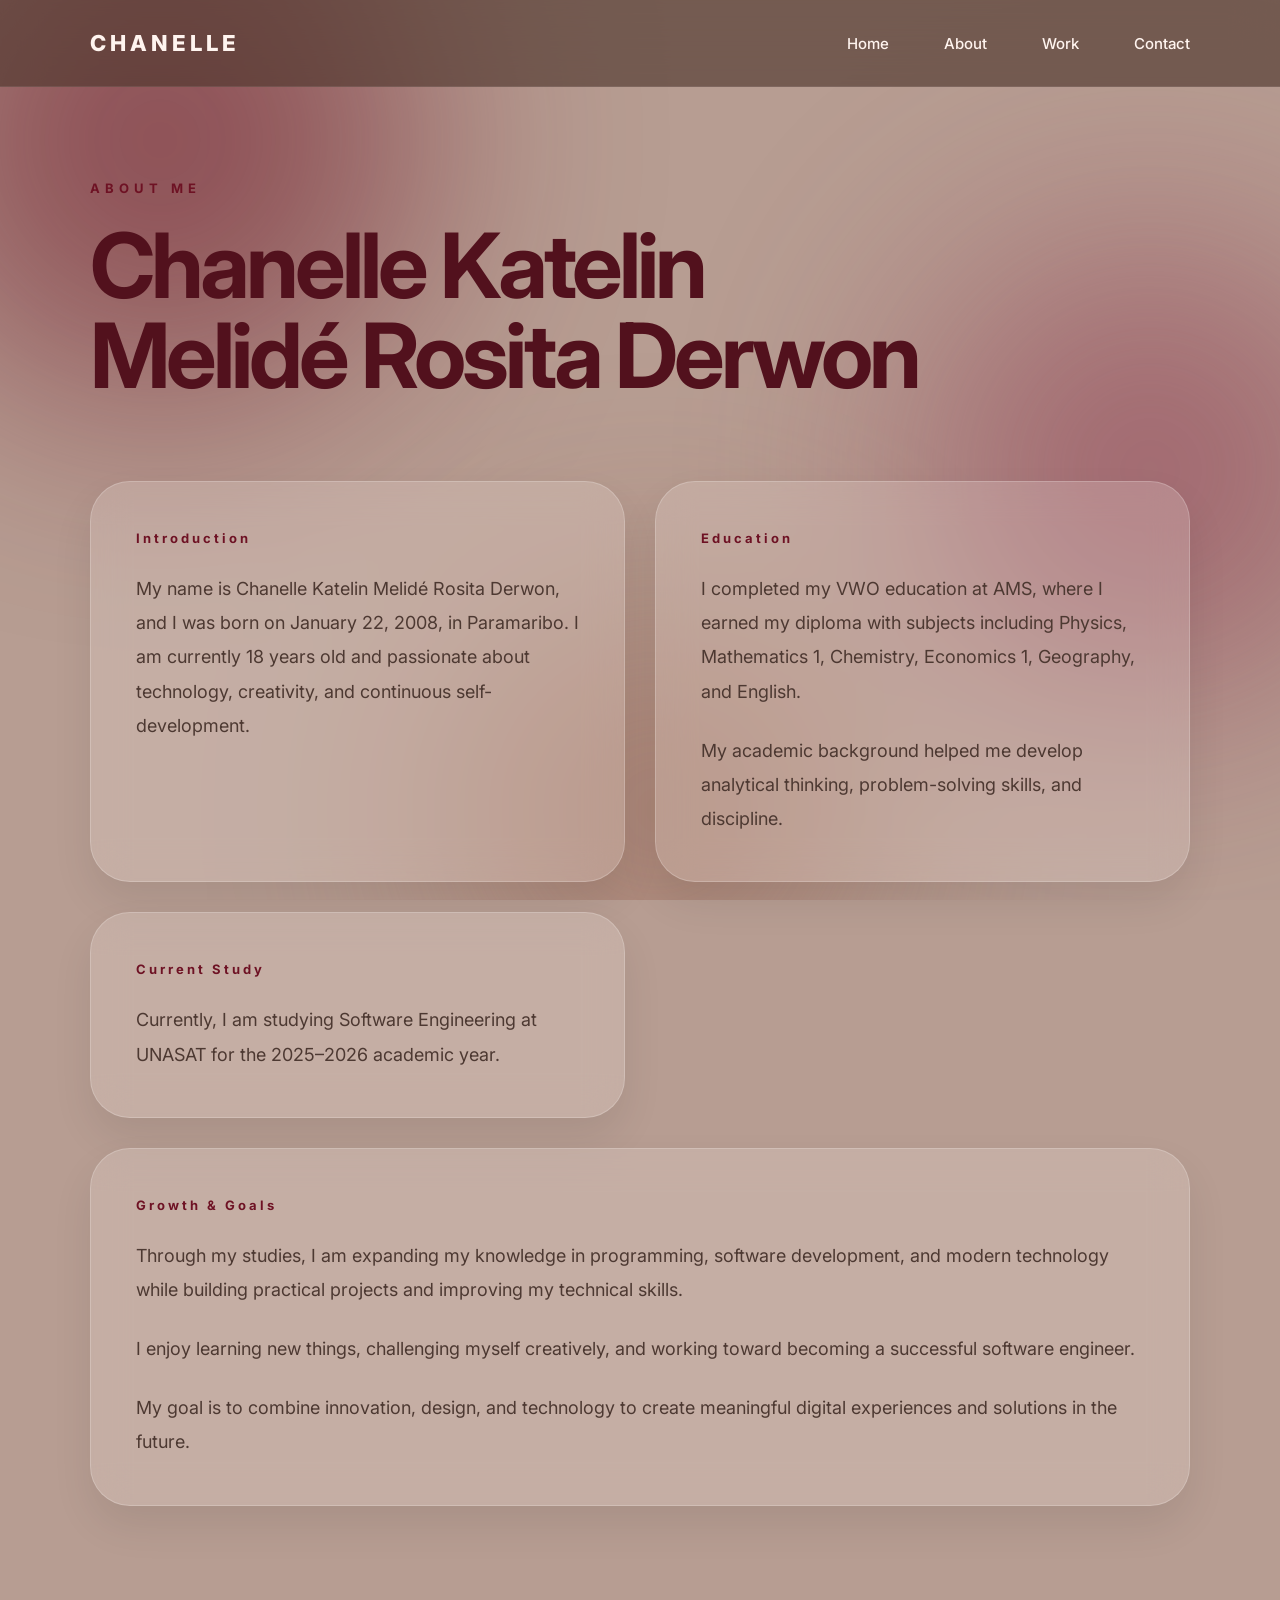
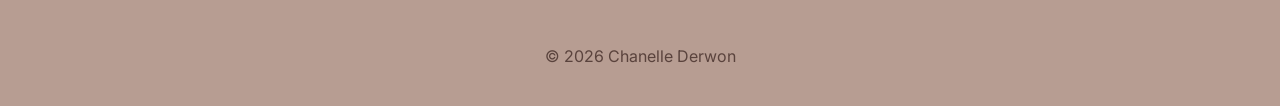
==== about.html @ 726728f3 "First portfolio upload" ====
<!DOCTYPE html>
<html lang="en">
<head>
    <meta charset="UTF-8">
    <meta name="viewport" content="width=device-width, initial-scale=1.0">

    <title>About | Chanelle Derwon</title>

    <link rel="stylesheet" href="about.css">

    <link href="https://fonts.googleapis.com/css2?family=Inter:wght@300;400;500;600;700;800&display=swap" rel="stylesheet">
</head>
<body>

    <!-- ANIMATED BACKGROUND -->
    <div class="animated-bg">

        <div class="gradient-sphere sphere1"></div>
        <div class="gradient-sphere sphere2"></div>
        <div class="gradient-sphere sphere3"></div>

    </div>


    <!-- NAVBAR -->
    <header>

        <div class="logo">
            CHANELLE
        </div>

        <nav>

            <ul>

                <li><a href="index.html">Home</a></li>
                <li><a href="about.html">About</a></li>
                <li><a href="index.html#projects">Work</a></li>
                <li><a href="#">Contact</a></li>

            </ul>

        </nav>

    </header>


    <!-- ABOUT HERO -->
    <section class="about-hero reveal">

        <p class="about-tag">
            ABOUT ME
        </p>

        <h1>
            Chanelle Katelin <br>
            Melidé Rosita Derwon
        </h1>

    </section>


    <!-- ABOUT GRID -->
    <section class="about-grid">

        <!-- CARD 1 -->
        <div class="about-card reveal">

            <span>Introduction</span>

            <p>
                My name is Chanelle Katelin Melidé Rosita Derwon,
                and I was born on January 22, 2008, in Paramaribo.
                I am currently 18 years old and passionate about
                technology, creativity, and continuous self-development.
            </p>

        </div>


        <!-- CARD 2 -->
        <div class="about-card large-card reveal">

            <span>Education</span>

            <p>
                I completed my VWO education at AMS, where I earned
                my diploma with subjects including Physics,
                Mathematics 1, Chemistry, Economics 1, Geography,
                and English.
            </p>

            <p>
                My academic background helped me develop analytical
                thinking, problem-solving skills, and discipline.
            </p>

        </div>


        <!-- CARD 3 -->
        <div class="about-card reveal">

            <span>Current Study</span>

            <p>
                Currently, I am studying Software Engineering at
                UNASAT for the 2025–2026 academic year.
            </p>

        </div>


        <!-- CARD 4 -->
        <div class="about-card wide-card reveal">

            <span>Growth & Goals</span>

            <p>
                Through my studies, I am expanding my knowledge in
                programming, software development, and modern
                technology while building practical projects and
                improving my technical skills.
            </p>

            <p>
                I enjoy learning new things, challenging myself
                creatively, and working toward becoming a successful
                software engineer.
            </p>

            <p>
                My goal is to combine innovation, design, and
                technology to create meaningful digital experiences
                and solutions in the future.
            </p>

        </div>

    </section>


    <!-- FOOTER -->
    <footer>

        <p>
            © 2026 Chanelle Derwon
        </p>

    </footer>

    <script src="about.js"></script>

</body>
</html>
---- about.css ----
*{
    margin:0;
    padding:0;
    box-sizing:border-box;
}

body{
    font-family:'Inter', sans-serif;
    background:#b79d92;
    color:#2f1f1b;
    overflow-x:hidden;
    position:relative;
}


/* ANIMATED BACKGROUND */
.animated-bg{
    position:fixed;
    inset:0;
    overflow:hidden;
    z-index:-5;
}

.gradient-sphere{
    position:absolute;
    border-radius:50%;
    filter:blur(120px);
    opacity:0.55;
    animation:float 16s ease-in-out infinite;
}

.sphere1{
    width:520px;
    height:520px;

    background:#6b1024;

    top:-120px;
    left:-100px;
}

.sphere2{
    width:460px;
    height:460px;

    background:#8f3a52;

    right:-100px;
    top:240px;
}

.sphere3{
    width:420px;
    height:420px;

    background:#9d6b59;

    bottom:-120px;
    left:35%;
}

@keyframes float{

    0%{
        transform:translate(0px,0px) scale(1);
    }

    25%{
        transform:translate(40px,-50px) scale(1.08);
    }

    50%{
        transform:translate(-30px,40px) scale(0.95);
    }

    75%{
        transform:translate(30px,20px) scale(1.05);
    }

    100%{
        transform:translate(0px,0px) scale(1);
    }
}


/* NAVBAR */
header{
    width:100%;

    display:flex;
    justify-content:space-between;
    align-items:center;

    padding:30px 90px;

    position:fixed;
    top:0;

    z-index:1000;

    backdrop-filter:blur(22px);
    background:rgba(81,56,47,0.65);

    border-bottom:1px solid rgba(255,255,255,0.08);
}

.logo{
    color:#fff4ef;
    font-size:22px;
    font-weight:800;
    letter-spacing:4px;
}

nav ul{
    display:flex;
    gap:55px;
    list-style:none;
}

nav a{
    text-decoration:none;
    color:#fff4ef;

    font-size:15px;
    font-weight:500;
}


/* HERO */
.about-hero{
    padding:180px 90px 80px;
}

.about-tag{
    color:#6e1224;

    letter-spacing:5px;
    font-size:13px;
    font-weight:700;

    margin-bottom:25px;
}

.about-hero h1{
    font-size:90px;
    line-height:1;

    color:#52111d;

    letter-spacing:-4px;
}


/* GRID */
.about-grid{
    padding:0 90px 100px;

    display:grid;
    grid-template-columns:1fr 1fr;
    gap:30px;
}


/* CARDS */
.about-card{
    background:rgba(255,245,240,0.20);

    backdrop-filter:blur(18px);

    border:1px solid rgba(255,255,255,0.2);

    padding:45px;

    border-radius:40px;

    box-shadow:0 20px 40px rgba(0,0,0,0.08);

    transition:0.35s ease;
}

.about-card:hover{
    transform:translateY(-8px);
}

.about-card span{
    color:#6e1224;

    letter-spacing:3px;
    font-size:13px;
    font-weight:700;
}

.about-card p{
    margin-top:25px;

    font-size:18px;
    line-height:1.9;

    color:#4d3932;
}

.large-card{
    min-height:400px;
}

.wide-card{
    grid-column:span 2;
}


/* FOOTER */
footer{
    padding:40px;

    text-align:center;

    color:#5a433d;
}


/* REVEAL EFFECT */
.reveal{
    opacity:0;
    transform:translateY(70px);

    transition:all 1s ease;
}

.reveal.active{
    opacity:1;
    transform:translateY(0);
}


/* RESPONSIVE */
@media(max-width:1000px){

    header{
        padding:25px;
        flex-direction:column;
        gap:20px;
    }

    .about-hero{
        padding:180px 25px 70px;
    }

    .about-hero h1{
        font-size:58px;
    }

    .about-grid{
        padding:0 25px 80px;
        grid-template-columns:1fr;
    }

    .wide-card{
        grid-column:auto;
    }

}
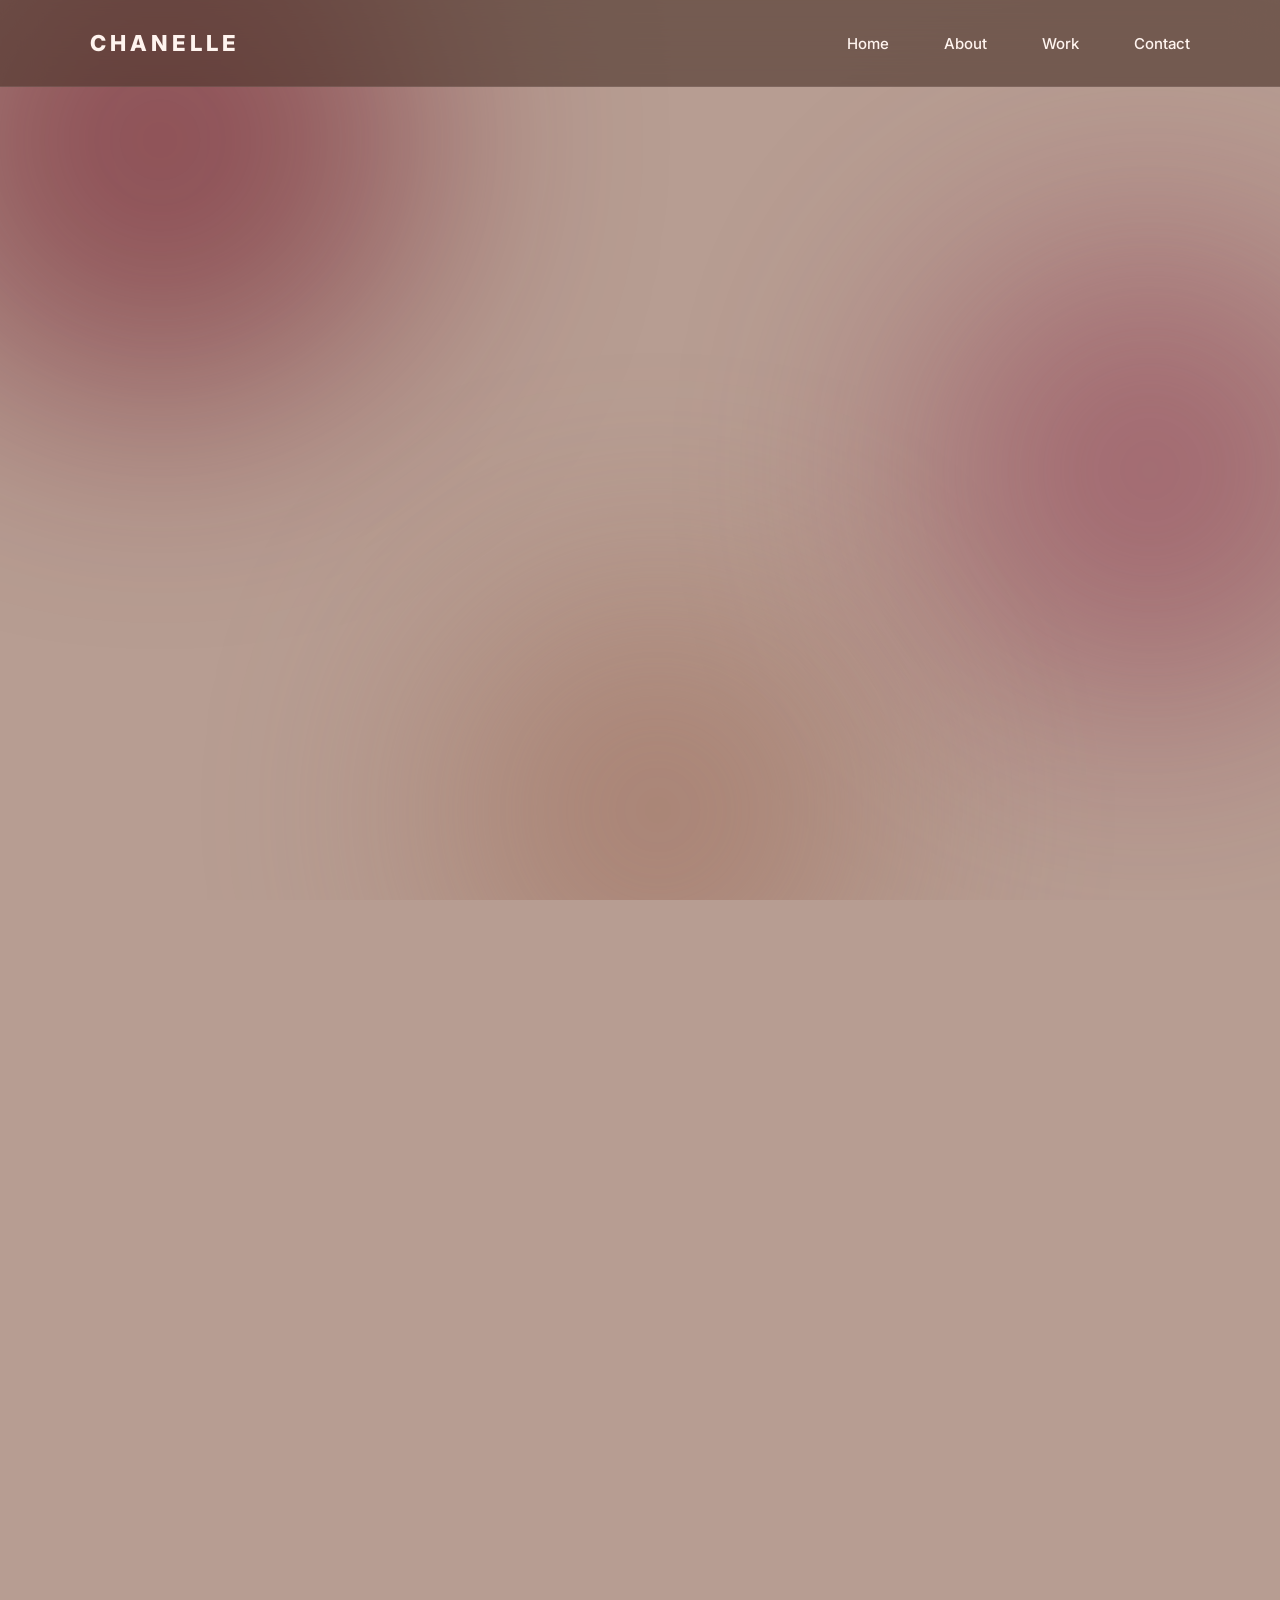
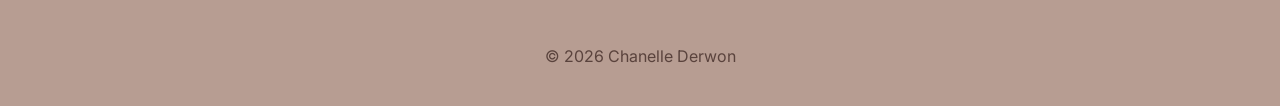
==== commit 681a5ee9: "Fixed project structure" ====
--- a/about.html
+++ b/about.html
@@ -6,7 +6,7 @@
 
     <title>About | Chanelle Derwon</title>
 
-    <link rel="stylesheet" href="about.css">
+    <link rel="stylesheet" href="css/about.css">
 
     <link href="https://fonts.googleapis.com/css2?family=Inter:wght@300;400;500;600;700;800&display=swap" rel="stylesheet">
 </head>
@@ -149,7 +149,7 @@
 
     </footer>
 
-    <script src="about.js"></script>
+    <script src="js/about.js"></script>
 
 </body>
 </html>
--- a/css/about.css
+++ b/css/about.css
@@ -0,0 +1,261 @@
+*{
+    margin:0;
+    padding:0;
+    box-sizing:border-box;
+}
+
+body{
+    font-family:'Inter', sans-serif;
+    background:#b79d92;
+    color:#2f1f1b;
+    overflow-x:hidden;
+    position:relative;
+}
+
+
+/* ANIMATED BACKGROUND */
+.animated-bg{
+    position:fixed;
+    inset:0;
+    overflow:hidden;
+    z-index:-5;
+}
+
+.gradient-sphere{
+    position:absolute;
+    border-radius:50%;
+    filter:blur(120px);
+    opacity:0.55;
+    animation:float 16s ease-in-out infinite;
+}
+
+.sphere1{
+    width:520px;
+    height:520px;
+
+    background:#6b1024;
+
+    top:-120px;
+    left:-100px;
+}
+
+.sphere2{
+    width:460px;
+    height:460px;
+
+    background:#8f3a52;
+
+    right:-100px;
+    top:240px;
+}
+
+.sphere3{
+    width:420px;
+    height:420px;
+
+    background:#9d6b59;
+
+    bottom:-120px;
+    left:35%;
+}
+
+@keyframes float{
+
+    0%{
+        transform:translate(0px,0px) scale(1);
+    }
+
+    25%{
+        transform:translate(40px,-50px) scale(1.08);
+    }
+
+    50%{
+        transform:translate(-30px,40px) scale(0.95);
+    }
+
+    75%{
+        transform:translate(30px,20px) scale(1.05);
+    }
+
+    100%{
+        transform:translate(0px,0px) scale(1);
+    }
+}
+
+
+/* NAVBAR */
+header{
+    width:100%;
+
+    display:flex;
+    justify-content:space-between;
+    align-items:center;
+
+    padding:30px 90px;
+
+    position:fixed;
+    top:0;
+
+    z-index:1000;
+
+    backdrop-filter:blur(22px);
+    background:rgba(81,56,47,0.65);
+
+    border-bottom:1px solid rgba(255,255,255,0.08);
+}
+
+.logo{
+    color:#fff4ef;
+    font-size:22px;
+    font-weight:800;
+    letter-spacing:4px;
+}
+
+nav ul{
+    display:flex;
+    gap:55px;
+    list-style:none;
+}
+
+nav a{
+    text-decoration:none;
+    color:#fff4ef;
+
+    font-size:15px;
+    font-weight:500;
+}
+
+
+/* HERO */
+.about-hero{
+    padding:180px 90px 80px;
+}
+
+.about-tag{
+    color:#6e1224;
+
+    letter-spacing:5px;
+    font-size:13px;
+    font-weight:700;
+
+    margin-bottom:25px;
+}
+
+.about-hero h1{
+    font-size:90px;
+    line-height:1;
+
+    color:#52111d;
+
+    letter-spacing:-4px;
+}
+
+
+/* GRID */
+.about-grid{
+    padding:0 90px 100px;
+
+    display:grid;
+    grid-template-columns:1fr 1fr;
+    gap:30px;
+}
+
+
+/* CARDS */
+.about-card{
+    background:rgba(255,245,240,0.20);
+
+    backdrop-filter:blur(18px);
+
+    border:1px solid rgba(255,255,255,0.2);
+
+    padding:45px;
+
+    border-radius:40px;
+
+    box-shadow:0 20px 40px rgba(0,0,0,0.08);
+
+    transition:0.35s ease;
+}
+
+.about-card:hover{
+    transform:translateY(-8px);
+}
+
+.about-card span{
+    color:#6e1224;
+
+    letter-spacing:3px;
+    font-size:13px;
+    font-weight:700;
+}
+
+.about-card p{
+    margin-top:25px;
+
+    font-size:18px;
+    line-height:1.9;
+
+    color:#4d3932;
+}
+
+.large-card{
+    min-height:400px;
+}
+
+.wide-card{
+    grid-column:span 2;
+}
+
+
+/* FOOTER */
+footer{
+    padding:40px;
+
+    text-align:center;
+
+    color:#5a433d;
+}
+
+
+/* REVEAL EFFECT */
+.reveal{
+    opacity:0;
+    transform:translateY(70px);
+
+    transition:all 1s ease;
+}
+
+.reveal.active{
+    opacity:1;
+    transform:translateY(0);
+}
+
+
+/* RESPONSIVE */
+@media(max-width:1000px){
+
+    header{
+        padding:25px;
+        flex-direction:column;
+        gap:20px;
+    }
+
+    .about-hero{
+        padding:180px 25px 70px;
+    }
+
+    .about-hero h1{
+        font-size:58px;
+    }
+
+    .about-grid{
+        padding:0 25px 80px;
+        grid-template-columns:1fr;
+    }
+
+    .wide-card{
+        grid-column:auto;
+    }
+
+}
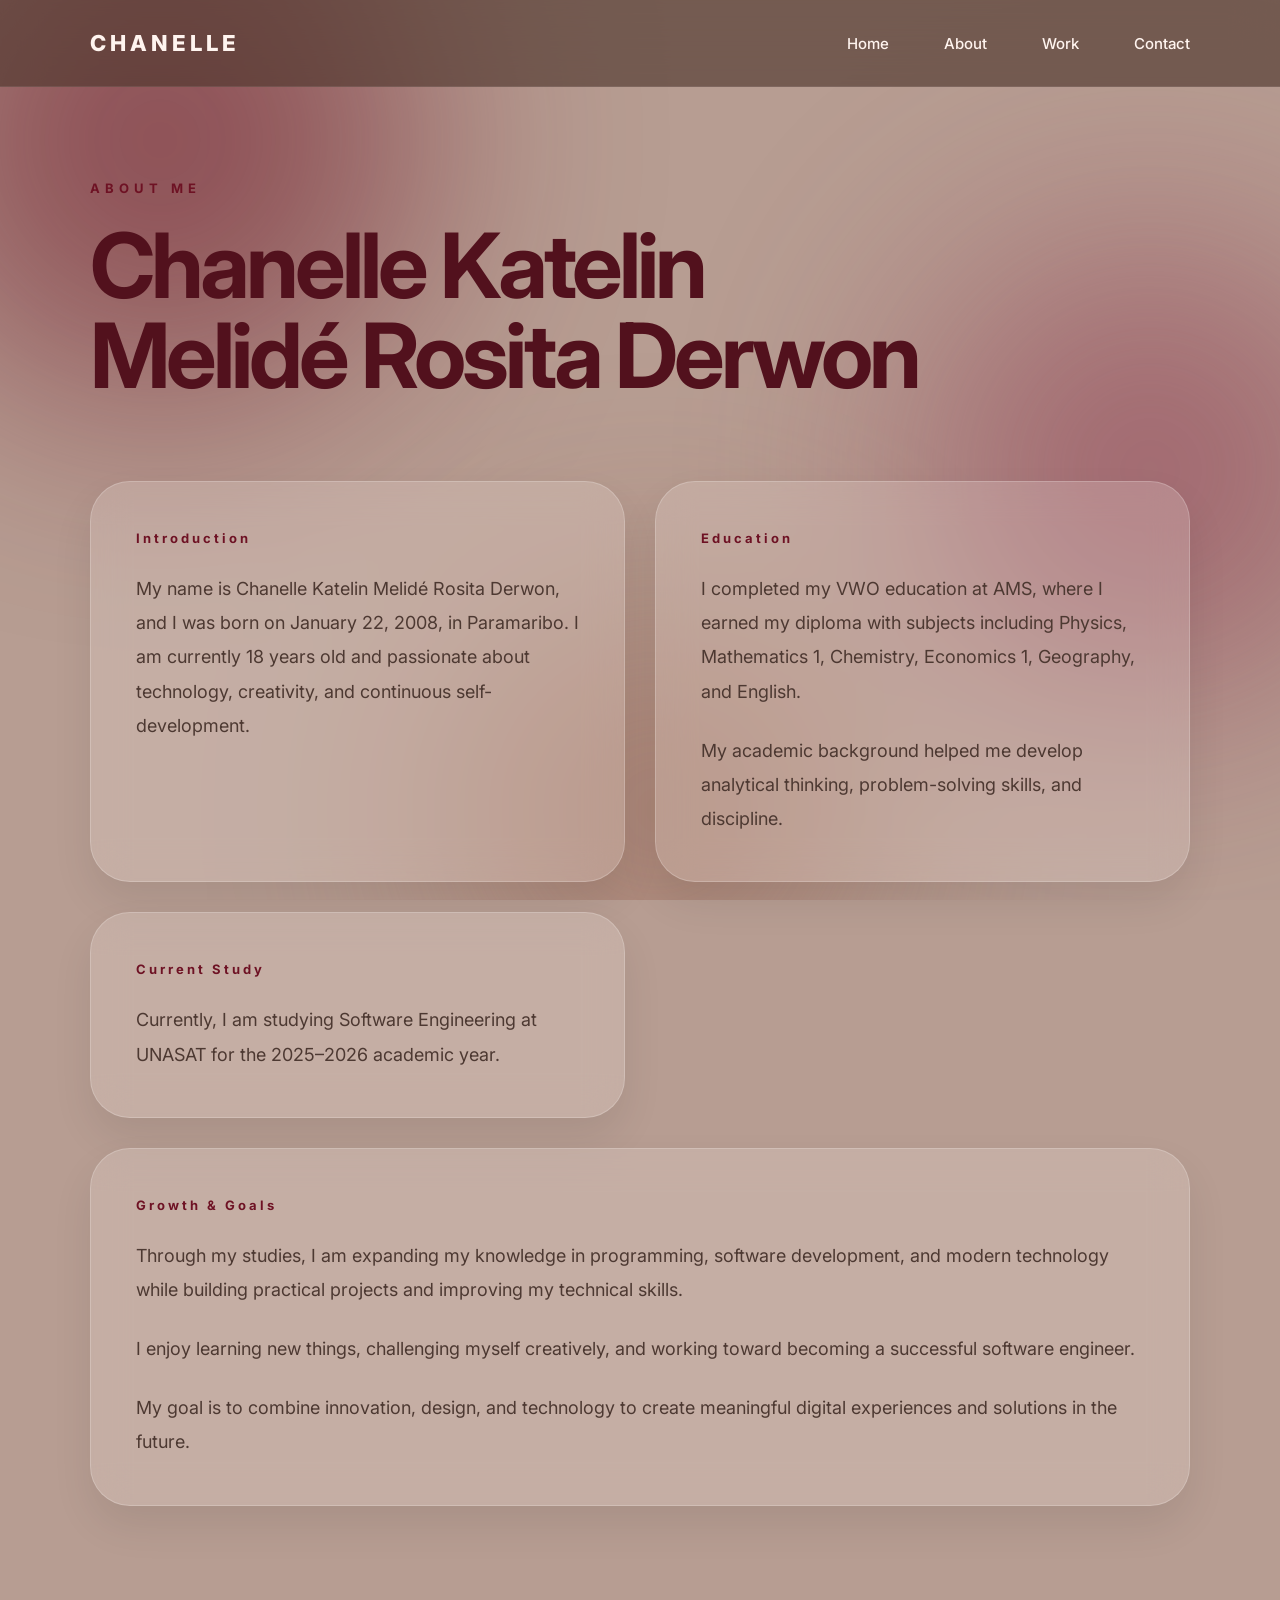
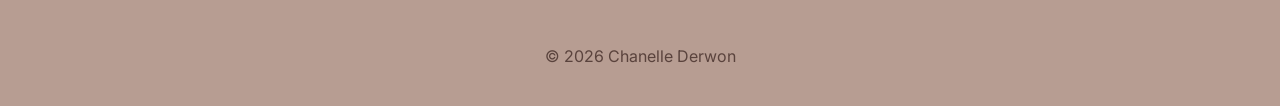
==== commit f333f2b2: "Fixed work page navigation" ====
--- a/about.html
+++ b/about.html
@@ -6,6 +6,7 @@
 
     <title>About | Chanelle Derwon</title>
 
+    <link rel="stylesheet" href="css/main.css">
     <link rel="stylesheet" href="css/about.css">
 
     <link href="https://fonts.googleapis.com/css2?family=Inter:wght@300;400;500;600;700;800&display=swap" rel="stylesheet">
@@ -36,7 +37,7 @@
                 <li><a href="index.html">Home</a></li>
                 <li><a href="about.html">About</a></li>
                 <li><a href="index.html#projects">Work</a></li>
-                <li><a href="#">Contact</a></li>
+                <li><a href="contact.html">Contact</a></li>
 
             </ul>
 
@@ -149,7 +150,7 @@
 
     </footer>
 
-    <script src="js/about.js"></script>
+    <script src="/about.js"></script>
 
 </body>
 </html>
--- a/css/main.css
+++ b/css/main.css
@@ -0,0 +1,487 @@
+*{
+    margin:0;
+    padding:0;
+    box-sizing:border-box;
+}
+
+html{
+    scroll-behavior:smooth;
+}
+
+body{
+    font-family:'Inter', sans-serif;
+    background:#b79d92;
+    color:#2f1f1b;
+    overflow-x:hidden;
+    position:relative;
+}
+
+/* ANIMATED BACKGROUND */
+.animated-bg{
+    position:fixed;
+    inset:0;
+    overflow:hidden;
+    z-index:-5;
+}
+
+.gradient-sphere{
+    position:absolute;
+    border-radius:50%;
+    filter:blur(120px);
+    opacity:0.55;
+    animation:float 16s ease-in-out infinite;
+}
+
+.sphere1{
+    width:520px;
+    height:520px;
+
+    background:#6b1024;
+
+    top:-120px;
+    left:-100px;
+
+    animation-delay:0s;
+}
+
+.sphere2{
+    width:460px;
+    height:460px;
+
+    background:#8f3a52;
+
+    right:-100px;
+    top:240px;
+
+    animation-delay:4s;
+}
+
+.sphere3{
+    width:420px;
+    height:420px;
+
+    background:#9d6b59;
+
+    bottom:-120px;
+    left:35%;
+
+    animation-delay:8s;
+}
+
+@keyframes float{
+
+    0%{
+        transform:translate(0px,0px) scale(1);
+    }
+
+    25%{
+        transform:translate(40px,-50px) scale(1.08);
+    }
+
+    50%{
+        transform:translate(-30px,40px) scale(0.95);
+    }
+
+    75%{
+        transform:translate(30px,20px) scale(1.05);
+    }
+
+    100%{
+        transform:translate(0px,0px) scale(1);
+    }
+}
+
+/* BLURS */
+.blur{
+    position:fixed;
+    border-radius:50%;
+    filter:blur(120px);
+    z-index:-1;
+}
+
+.blur1{
+    width:500px;
+    height:500px;
+
+    background:#6e1224;
+
+    top:-120px;
+    right:-100px;
+
+    opacity:0.25;
+}
+
+.blur2{
+    width:400px;
+    height:400px;
+
+    background:#b48369;
+
+    bottom:0;
+    left:-100px;
+
+    opacity:0.35;
+}
+
+/* NAVBAR */
+header{
+    width:100%;
+
+    display:flex;
+    justify-content:space-between;
+    align-items:center;
+
+    padding:30px 90px;
+
+    position:fixed;
+    top:0;
+
+    z-index:1000;
+
+    backdrop-filter:blur(22px);
+    background:rgba(81,56,47,0.65);
+
+    border-bottom:1px solid rgba(255,255,255,0.08);
+}
+
+.logo{
+    color:#fff4ef;
+    font-size:22px;
+    font-weight:800;
+    letter-spacing:4px;
+}
+
+nav ul{
+    display:flex;
+    gap:55px;
+    list-style:none;
+}
+
+nav a{
+    text-decoration:none;
+    color:#fff4ef;
+
+    font-size:15px;
+    font-weight:500;
+
+    transition:0.3s ease;
+}
+
+nav a:hover{
+    opacity:0.7;
+}
+
+/* HERO */
+/* HERO */
+.hero{
+    position:relative;
+
+    min-height:100vh;
+
+    display:flex;
+    justify-content:space-between;
+    align-items:center;
+
+    padding:150px 90px 100px;
+
+    position:relative;
+}
+
+.hero-left{
+    width:55%;
+}
+
+.hero-tag{
+    color:#6e1224;
+
+    letter-spacing:5px;
+    font-size:13px;
+    font-weight:700;
+
+    margin-bottom:25px;
+}
+
+.hero-left h1{
+    font-size:140px;
+    line-height:0.88;
+
+    color:#52111d;
+
+    margin-bottom:35px;
+
+    letter-spacing:-6px;
+}
+
+.hero-text{
+    max-width:680px;
+
+    font-size:24px;
+    line-height:1.9;
+
+    color:#4d3932;
+
+    margin-bottom:45px;
+}
+
+/* BUTTONS */
+.hero-buttons{
+    display:flex;
+    gap:20px;
+}
+
+.hero-buttons a{
+    text-decoration:none;
+
+    padding:18px 34px;
+
+    border-radius:100px;
+
+    font-weight:600;
+
+    transition:0.35s ease;
+}
+
+.primary-btn{
+    background:#5b0f1a;
+    color:#fff4ef;
+
+    box-shadow:0 15px 35px rgba(91,15,26,0.3);
+}
+
+.primary-btn:hover{
+    transform:translateY(-5px);
+    background:#77172a;
+}
+
+.secondary-btn{
+    border:2px solid #5b0f1a;
+    color:#5b0f1a;
+}
+
+.secondary-btn:hover{
+    background:#5b0f1a;
+    color:#fff4ef;
+}
+
+/* IMAGE */
+.hero-right{
+    width:40%;
+
+    display:flex;
+    justify-content:center;
+}
+
+.image-card{
+    width:430px;
+    height:540px;
+
+    border-radius:45px;
+
+    overflow:hidden;
+
+    background:rgba(255,245,240,0.16);
+
+    backdrop-filter:blur(20px);
+
+    border:1px solid rgba(255,255,255,0.18);
+
+    box-shadow:0 30px 80px rgba(0,0,0,0.18);
+
+    transform:rotate(0deg);
+
+    transition:0.4s ease;
+}
+
+.image-card:hover{
+    transform:rotate(0deg) translateY(-8px);
+}
+
+.image-card img{
+    width:100%;
+    height:100%;
+
+    object-fit:cover;
+}
+
+/* PROJECTS */
+.projects-section{
+    padding:40px 90px 120px;
+}
+
+.section-title{
+    margin-bottom:50px;
+}
+
+.section-title p{
+    color:#6e1224;
+
+    font-size:13px;
+    font-weight:700;
+
+    letter-spacing:4px;
+
+    margin-bottom:15px;
+}
+
+.section-title h2{
+    font-size:72px;
+    color:#52111d;
+
+    letter-spacing:-3px;
+}
+
+/* GRID */
+.project-grid{
+    display:grid;
+    grid-template-columns:1.5fr 1fr;
+    gap:28px;
+}
+
+.project-card{
+    background:rgba(255,245,240,0.22);
+
+    backdrop-filter:blur(18px);
+
+    border:1px solid rgba(255,255,255,0.2);
+
+    padding:45px;
+
+    border-radius:40px;
+
+    box-shadow:0 20px 40px rgba(0,0,0,0.08);
+
+    transition:0.35s ease;
+}
+
+.project-card:hover{
+    transform:translateY(-8px);
+}
+
+.large-card{
+    min-height:330px;
+}
+
+.skills-card{
+    grid-column:1;
+}
+
+.project-card span{
+    color:#6e1224;
+
+    letter-spacing:3px;
+    font-size:13px;
+    font-weight:700;
+}
+
+.project-card h3{
+    margin-top:22px;
+    margin-bottom:22px;
+
+    font-size:36px;
+    line-height:1.25;
+
+    color:#431018;
+}
+
+.project-card p,
+.project-card li{
+    font-size:18px;
+    line-height:1.9;
+
+    color:#4d3932;
+}
+
+.skills-card ul{
+    margin-top:20px;
+    margin-left:20px;
+}
+
+/* FOOTER */
+footer{
+    padding:40px;
+
+    text-align:center;
+
+    color:#5a433d;
+}
+
+/* RESPONSIVE */
+@media(max-width:1150px){
+
+    header{
+        padding:25px;
+        flex-direction:column;
+        gap:20px;
+    }
+
+    nav ul{
+        gap:25px;
+    }
+
+    .hero{
+        flex-direction:column;
+        text-align:center;
+
+        padding:170px 25px 70px;
+    }
+
+    .hero-left,
+    .hero-right{
+        width:100%;
+    }
+
+    .hero-left h1{
+        font-size:78px;
+    }
+
+    .hero-text{
+        font-size:20px;
+        max-width:100%;
+    }
+
+    .hero-buttons{
+        justify-content:center;
+        flex-wrap:wrap;
+    }
+
+    .image-card{
+        width:320px;
+        height:420px;
+    }
+
+    .projects-section{
+        padding:20px 25px 80px;
+    }
+
+    .section-title h2{
+        font-size:48px;
+    }
+
+    .project-grid{
+        grid-template-columns:1fr;
+    }
+
+    .skills-card{
+        grid-column:auto;
+    }
+
+    .project-card{
+        padding:35px;
+    }
+
+    .project-card h3{
+        font-size:28px;
+    }
+}
+/* SCROLL APPEAR EFFECT */
+.reveal{
+    opacity:0;
+    transform:translateY(70px);
+
+    transition:all 1s ease;
+}
+
+.reveal.active{
+    opacity:1;
+    transform:translateY(0);
+}
